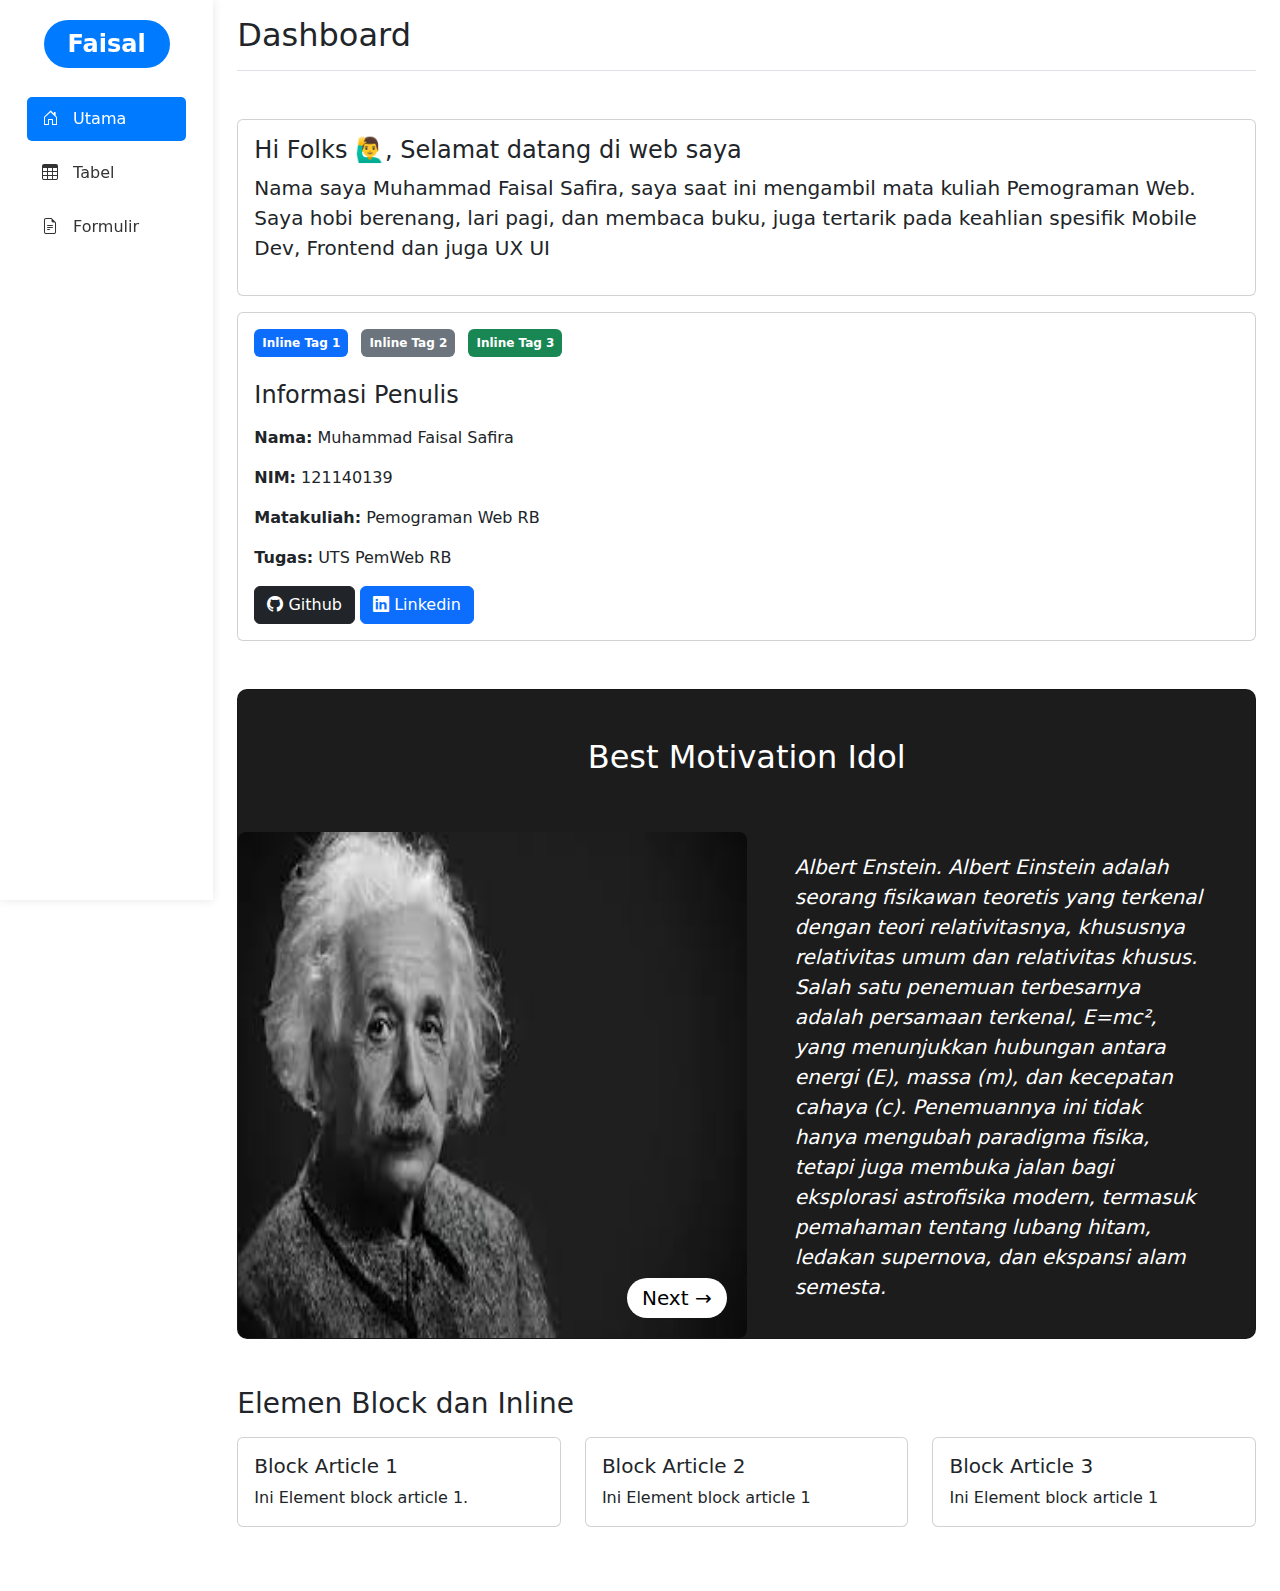
==== index.html @ 00eb9105 "Update and rename Halaman-utama.html to index.html" ====
<!DOCTYPE html>
<html lang="id">

<head>
    <meta charset="UTF-8">
    <meta name="viewport" content="width=device-width, initial-scale=1.0">
    <title>Halaman Utama | Idol</title>
    <link href="https://cdn.jsdelivr.net/npm/bootstrap@5.3.0-alpha1/dist/css/bootstrap.min.css" rel="stylesheet">
    <link href="https://cdn.jsdelivr.net/npm/bootstrap-icons@1.7.2/font/bootstrap-icons.css" rel="stylesheet">
    <link rel="stylesheet" href="sidebar.css">
    <style>
        .idol-section {
            background-color: #1c1c1c;
            border-radius: 10px;
            overflow: hidden;
        }

        .idol-image-container {
            position: relative;
        }

        .idol-image {
            width: 100%;
            height: auto;
        }

        .next-button {
            position: absolute;
            bottom: 20px;
            right: 20px;
            background-color: white;
            color: black;
            border: none;
            border-radius: 20px;
            padding: 5px 15px;
            font-size: 14px;
            cursor: pointer;
        }

        .idol-text {
            padding: 20px;
            color: white;
        }

        /* Media Queries untuk Column Drop Layout Pattern */

        /* max-width: 576px */
        @media (max-width: 576px) {
            main {
                padding-left: 0 !important;
            }

            .idol-section .row {
                display: block;
            }

            .idol-image-container,
            .idol-text {
                width: 100%;
                padding: 10px;
            }

            .idol-text {
                padding: 10px;
            }
        }

        /* max-width: 576px - 768px */
        @media (min-width: 576px) and (max-width: 768px) {
            main {
                padding-left: 0 !important;
            }

            .idol-section .row {
                display: block;
            }

            .idol-image-container,
            .idol-text {
                width: 100%;
                padding: 10px;
            }

            .idol-text {
                padding: 10px;
            }
        }

        /* max-width: 576px - 992px */
        @media (min-width: 768px) and (max-width: 992px) {
            .idol-section .row {
                flex-wrap: wrap;
            }

            .idol-image-container,
            .idol-text {
                padding: 10px;
            }
        }

        /* max-width: 992px */
        @media (min-width: 992px) {
            .idol-section .row {
                flex-wrap: nowrap;
            }
        }
    </style>
</head>

<body>
    <div class="container-fluid">
        <div class="row">

            <!-- SIDEBAR -->
            <nav id="sidebar" class="col-md-3 col-lg-2 position-fixed d-md-block sidebar">
                <div class="sidebar-header mb-4">
                    <div class="logo w-auto p-4 rounded-5 w-100">Faisal <br></div>
                </div>
                <ul class="nav flex-column">
                    <li class="nav-item">
                        <a class="nav-link active" href="index.html">
                            <i class="bi bi-house-door"></i> Utama
                        </a>
                    </li>
                    <li class="nav-item">
                        <a class="nav-link" href="Halaman-tabel.html">
                            <i class="bi bi-table"></i> Tabel
                        </a>
                    </li>
                    <li class="nav-item">
                        <a class="nav-link" href="Halaman-formulir.html">
                            <i class="bi bi-file-earmark-text"></i> Formulir
                        </a>
                    </li>
                </ul>
            </nav>

            <!-- Main content -->
            <main class="col-md-9 ms-sm-auto col-lg-10 px-md-4">
                <div class="d-flex justify-content-between flex-wrap flex-md-nowrap align-items-center pt-3 pb-2 mb-3 border-bottom">
                    <h1 class="h2">Dashboard</h1>
                    <button class="btn btn-primary d-md-none" type="button" data-bs-toggle="collapse" data-bs-target="#sidebar">
                        <i class="bi bi-list"></i>
                    </button>
                </div>

                <article class="my-5">
                    <div class="card mb-3">
                        <div class="card-body">
                            <h2 class="text-dark fs-4">Hi Folks 🙋‍♂️, Selamat datang di web saya</h2>
                            <p class="lead fs-5">Nama saya Muhammad Faisal Safira, saya saat ini mengambil mata kuliah Pemograman Web. Saya hobi berenang, lari pagi, dan membaca buku, juga tertarik pada keahlian spesifik Mobile Dev, Frontend dan juga UX UI</p>
                        </div>
                    </div>
                    <div class="card">
                        <div class="card-body">
                            <div class="tag mb-4">
                                <span class="badge bg-primary me-2 p-2">Inline Tag 1</span>
                                <span class="badge bg-secondary me-2 p-2">Inline Tag 2</span>
                                <span class="badge bg-success p-2">Inline Tag 3</span>
                            </div>
                            <h2 class="card-title fs-4 mb-3">Informasi Penulis</h2>
                            <p class="card-text"><strong>Nama:</strong> Muhammad Faisal Safira</p>
                            <p><strong>NIM:</strong> 121140139</p>
                            <p class="card-text"><strong>Matakuliah:</strong> Pemograman Web RB</p>
                            <p class="card-text"><strong>Tugas:</strong> UTS PemWeb RB</p>
                            <a href="https://github.com/MFaisal00359/RB-Pemweb/tree/main/task_3" class="btn btn-dark" target="_blank">
                                <i class="bi bi-github"></i> Github
                            </a>
                            <a href="#" class="btn btn-primary">
                                <i class="bi bi-linkedin"></i> Linkedin
                            </a>
                        </div>
                    </div>
                </article>

                <article class="my-5">
                    <div class="card idol-section">
                        <h2 class="text-center text-white py-5">Best Motivation Idol</h2>
                        <div class="row g-0">
                            <div class="col-md-6 idol-image-container">
                                <img id="idol-image" src="./foto/my-idol.jpeg" alt="Albert Enstein" class="idol-image rounded-3 w-100 h-100">
                                <button id="next-btn" class="next-button fs-5">Next →</button>
                            </div>
                            <div class="col-md-6">
                                <div class="idol-text px-5">
                                    <p id="idol-text" class="fs-5 fw-light fst-italic">Albert Enstein. Albert Einstein adalah seorang fisikawan teoretis yang terkenal dengan teori relativitasnya, khususnya relativitas umum dan relativitas khusus. Salah satu penemuan terbesarnya adalah persamaan terkenal, E=mc², yang menunjukkan hubungan antara energi (E), massa (m), dan kecepatan cahaya (c). Penemuannya ini tidak hanya mengubah paradigma fisika, tetapi juga membuka jalan bagi eksplorasi astrofisika modern, termasuk pemahaman tentang lubang hitam, ledakan supernova, dan ekspansi alam semesta.</p>
                                </div>
                            </div>
                        </div>
                    </div>
                </article>

                <section class="my-5">
                    <h3>Elemen Block dan Inline</h3>
                    <div class="row mt-3">
                        <div class="col-md-4">
                            <div class="card mb-3">
                                <div class="card-body">
                                    <h5 class="card-title">Block Article 1</h5>
                                    <p class="card-text">Ini Element block article 1.</p>
                                </div>
                            </div>
                        </div>
                        <div class="col-md-4">
                            <div class="card mb-3">
                                <div class="card-body">
                                    <h5 class="card-title">Block Article 2</h5>
                                    <p class="card-text">Ini Element block article 1</p>
                                </div>
                            </div>
                        </div>
                        <div class="col-md-4">
                            <div class="card mb-3">
                                <div class="card-body">
                                    <h5 class="card-title">Block Article 3</h5>
                                    <p class="card-text">Ini Element block article 1</p>
                                </div>
                            </div>
                        </div>
                    </div>
                </section>
            </main>
        </div>
    </div>

    <script src="sidebar.js"></script>

    <script src="https://cdn.jsdelivr.net/npm/bootstrap@5.3.0-alpha1/dist/js/bootstrap.bundle.min.js"></script>

    <!-- List My Idol -->
    <script>
        document.addEventListener('DOMContentLoaded', function() {
            const nextBtn = document.getElementById('next-btn');
            const idolImage = document.getElementById('idol-image');
            const idolText = document.getElementById('idol-text');
            let currentIndex = 0;

            const idolInfo = [{
                    image: './foto/my-idol2.jpeg',
                    text: ' Sun Tzu. adalah seorang ahli strategi militer Tiongkok kuno yang dikenal melalui karyanya, The Art of War (Seni Perang). Buku ini tidak hanya menjadi panduan militer, tetapi juga diadopsi dalam berbagai bidang seperti bisnis, politik, dan psikologi. Salah satu prinsip utama yang dia ajarkan adalah pentingnya mengenal musuh dan diri sendiri: "Jika Anda mengenal musuh dan mengenal diri sendiri, Anda tidak akan takut terhadap seratus pertempuran." Sun Tzu juga menek'
                },
                {
                    image: './foto/my-idol.jpeg',
                    text: 'Albert Enstein. Albert Einstein adalah seorang fisikawan teoretis yang terkenal dengan teori relativitasnya, khususnya relativitas umum dan relativitas khusus. Salah satu penemuan terbesarnya adalah persamaan terkenal, E=mc², yang menunjukkan hubungan antara energi (E), massa (m), dan kecepatan cahaya (c). Penemuannya ini tidak hanya mengubah paradigma fisika, tetapi juga membuka jalan bagi eksplorasi astrofisika modern, termasuk pemahaman tentang lubang hitam, ledakan supernova, dan ekspansi alam semesta.'
                },
                {
                    image: './foto/my-idol2.jpeg',
                    text: ' Sun Tzu. adalah seorang ahli strategi militer Tiongkok kuno yang dikenal melalui karyanya, The Art of War (Seni Perang). Buku ini tidak hanya menjadi panduan militer, tetapi juga diadopsi dalam berbagai bidang seperti bisnis, politik, dan psikologi. Salah satu prinsip utama yang dia ajarkan adalah pentingnya mengenal musuh dan diri sendiri: "Jika Anda mengenal musuh dan mengenal diri sendiri, Anda tidak akan takut terhadap seratus pertempuran." Sun Tzu juga menek'
                }
            ];

            nextBtn.addEventListener('click', function() {
                currentIndex = (currentIndex + 1) % idolInfo.length;
                idolImage.src = idolInfo[currentIndex].image;
                idolText.textContent = idolInfo[currentIndex].text;
            });
        });
    </script>
</body>

</html>
---- sidebar.css ----
.sidebar {
    background-color: white;
    min-height: 100vh;
    box-shadow: 0 0 10px rgba(0,0,0,0.1);
    padding-top: 20px;
}
.sidebar-header {
    text-align: center;
    margin-bottom: 20px;
}
.sidebar-header .logo {
    width: 40px;
    height: 40px;
    background-color: #007bff;
    color: white;
    display: inline-flex;
    align-items: center;
    justify-content: center;
    border-radius: 8px;
    font-weight: bold;
    font-size: 24px;
}
.sidebar .nav-link {
    color: #333;
    padding: 10px 15px;
    border-radius: 5px;
    margin: 5px 15px;
    transition: all 0.3s;
}
.sidebar .nav-link:hover {
    background-color: #e9ecef;
}
.sidebar .nav-link.active {
    background-color: #007bff;
    color: white;
}
.sidebar .nav-link i {
    margin-right: 10px;
    width: 20px;
    text-align: center;
}
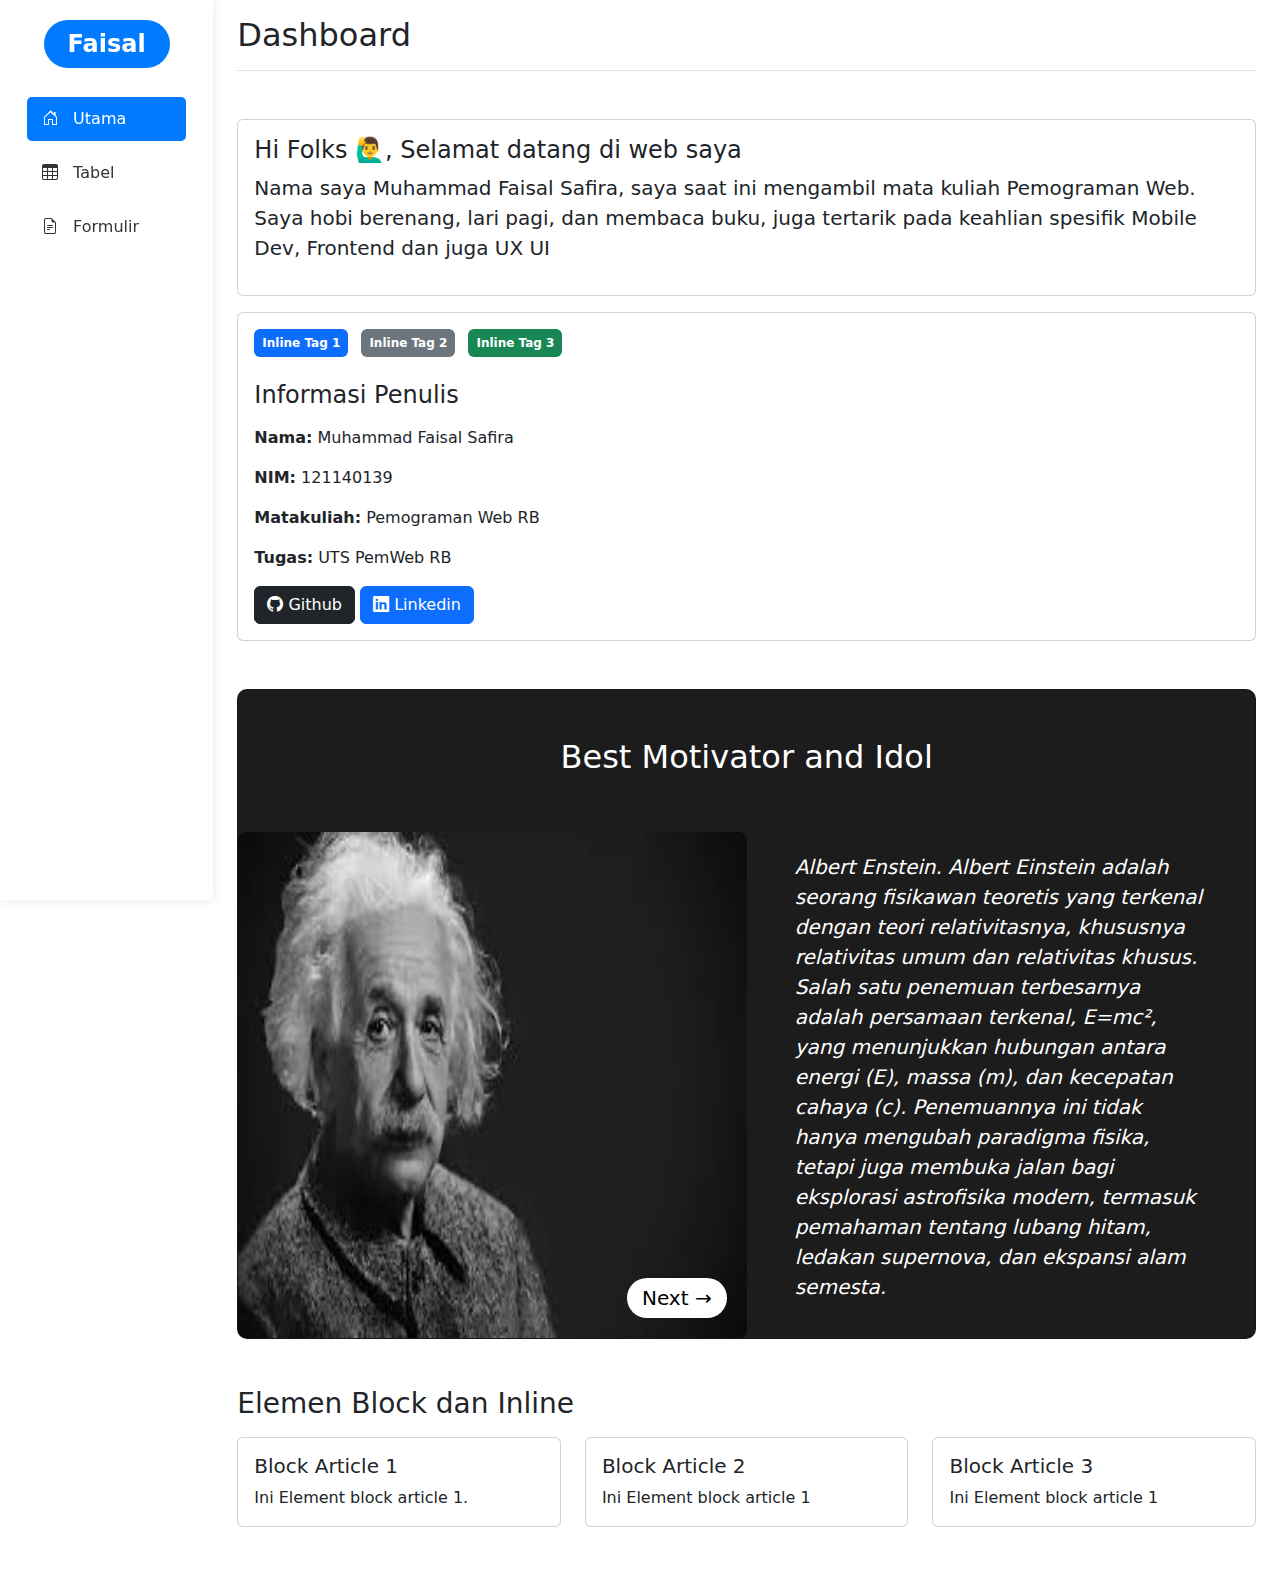
==== commit 0b30ea7b: "Update index.html" ====
--- a/index.html
+++ b/index.html
@@ -175,7 +175,7 @@
 
                 <article class="my-5">
                     <div class="card idol-section">
-                        <h2 class="text-center text-white py-5">Best Motivation Idol</h2>
+                        <h2 class="text-center text-white py-5">Best Motivator and Idol</h2>
                         <div class="row g-0">
                             <div class="col-md-6 idol-image-container">
                                 <img id="idol-image" src="./foto/my-idol.jpeg" alt="Albert Enstein" class="idol-image rounded-3 w-100 h-100">
